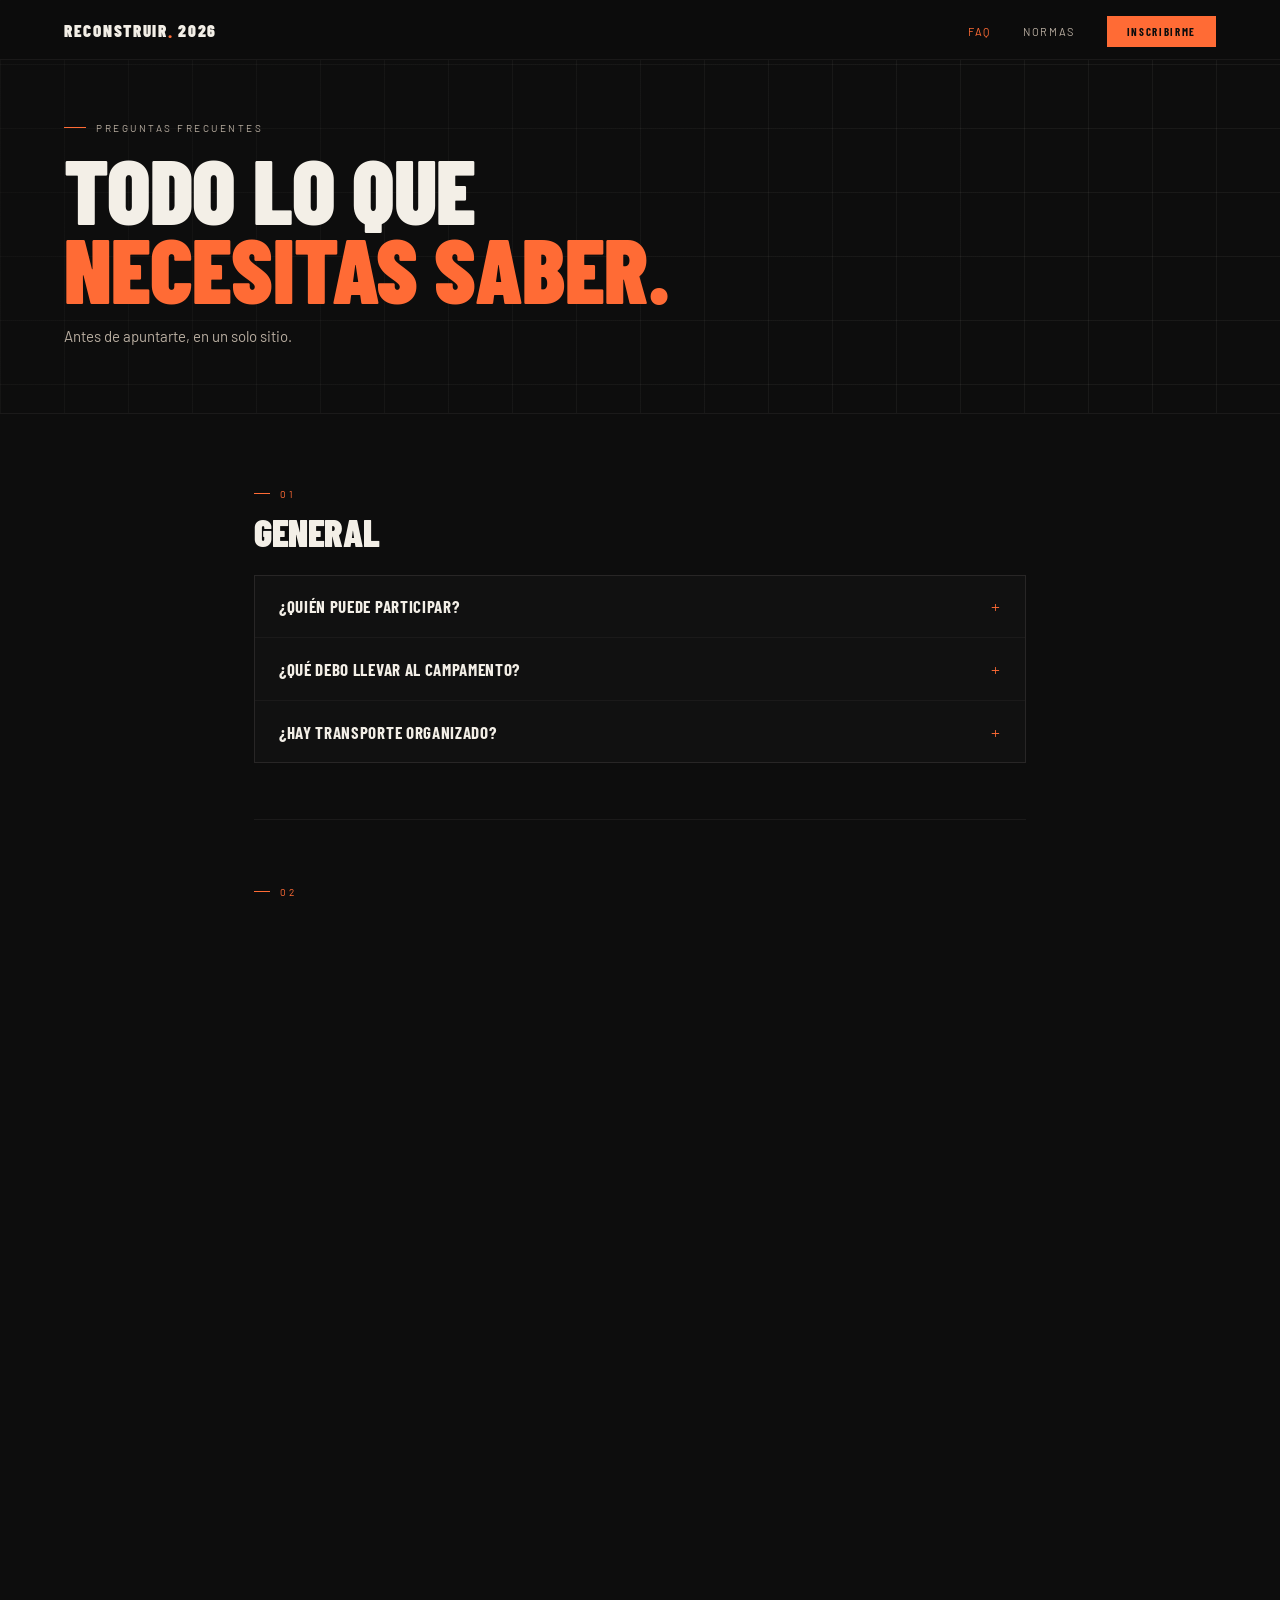
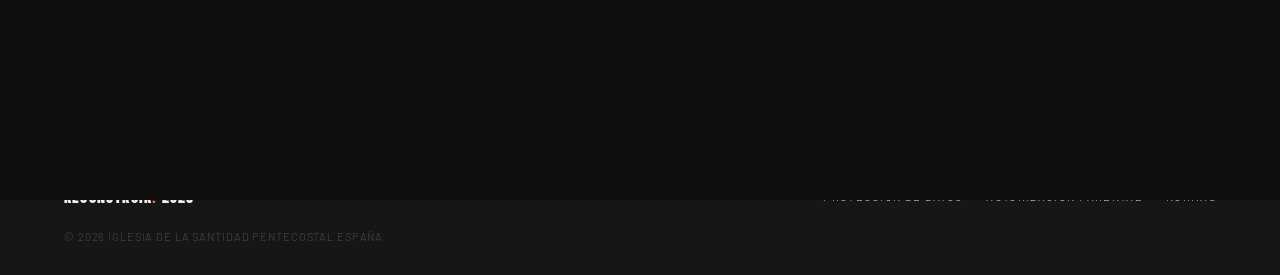
==== faq.html @ 43384292 "Add files via upload subir pagina del campa" ====
<!DOCTYPE html>
<html lang="es">
<head>
<meta charset="UTF-8">
<meta name="viewport" content="width=device-width, initial-scale=1.0">
<title>FAQ · Reconstruir 2026</title>
<link href="https://fonts.googleapis.com/css2?family=Barlow+Condensed:wght@600;700;800;900&family=Barlow:wght@400;500;600&display=swap" rel="stylesheet">
<style>
:root {
  --carbon:    #0D0D0D;
  --carbon-2:  #111111;
  --carbon-3:  #161616;
  --bone:      #F3EFE7;
  --orange:    #FF6B35;
  --sand:      #B8ADA0;
  --bone-20:   rgba(243,239,231,0.18);
  --bone-06:   rgba(243,239,231,0.06);
  --orange-08: rgba(255,107,53,0.08);
  --grid-c:    rgba(243,239,231,0.055);
  --f-display: 'Barlow Condensed', sans-serif;
  --f-body:    'Barlow', sans-serif;
}
*,*::before,*::after{box-sizing:border-box;margin:0;padding:0;}
html{scroll-behavior:smooth;}
body{font-family:var(--f-body);background:var(--carbon);color:var(--bone);overflow-x:hidden;-webkit-font-smoothing:antialiased;}

.reveal{opacity:0;transform:translateY(24px);transition:opacity .6s cubic-bezier(.16,1,.3,1),transform .6s cubic-bezier(.16,1,.3,1);}
.reveal.on{opacity:1;transform:translateY(0);}
.rd1{transition-delay:.07s;}.rd2{transition-delay:.14s;}.rd3{transition-delay:.21s;}

nav{position:fixed;top:0;left:0;right:0;z-index:100;height:60px;padding:0 5%;display:flex;align-items:center;justify-content:space-between;background:rgba(13,13,13,0.96);border-bottom:1px solid var(--bone-06);backdrop-filter:blur(12px);}
.nav-logo{font-family:var(--f-display);font-weight:900;font-size:17px;letter-spacing:.1em;text-transform:uppercase;color:var(--bone);text-decoration:none;}
.nav-logo em{color:var(--orange);font-style:normal;}
.nav-links{display:flex;gap:2rem;align-items:center;list-style:none;}
.nav-links a{font-size:11px;letter-spacing:.15em;text-transform:uppercase;color:var(--sand);text-decoration:none;transition:color .2s;}
.nav-links a:hover{color:var(--bone);}
.nav-links a.active{color:var(--orange);}
.nav-cta{background:var(--orange);color:var(--carbon) !important;font-family:var(--f-display);font-weight:700;font-size:12px;letter-spacing:.1em;text-transform:uppercase;padding:9px 20px;text-decoration:none;transition:filter .2s;}
.nav-cta:hover{filter:brightness(1.1);}
.nav-burger{display:none;flex-direction:column;gap:5px;cursor:pointer;padding:4px;}
.nav-burger span{display:block;width:22px;height:1.5px;background:var(--bone);}
.nav-mobile{display:none;position:fixed;top:60px;left:0;right:0;z-index:99;background:rgba(13,13,13,0.98);border-bottom:1px solid var(--bone-06);padding:1.5rem 5%;flex-direction:column;gap:1.2rem;}
.nav-mobile a{font-size:13px;letter-spacing:.15em;text-transform:uppercase;color:var(--sand);text-decoration:none;}
.nav-mobile .nav-cta{width:fit-content;}
.nav-mobile.open{display:flex;}

.page-header{padding:7rem 5% 4rem;border-bottom:1px solid var(--bone-06);position:relative;overflow:hidden;}
.page-header::before{content:'';position:absolute;inset:0;background-image:linear-gradient(var(--grid-c) 1px,transparent 1px),linear-gradient(90deg,var(--grid-c) 1px,transparent 1px);background-size:64px 64px;}
.page-header::after{content:'';position:absolute;inset:0;background:radial-gradient(ellipse 80% 100% at 0% 50%,rgba(13,13,13,.6) 0%,transparent 100%);}
.page-header-inner{position:relative;z-index:1;}
.ph-tag{display:inline-flex;align-items:center;gap:10px;font-size:10px;letter-spacing:.25em;text-transform:uppercase;color:var(--sand);margin-bottom:1rem;}
.ph-tag::before{content:'';width:22px;height:1px;background:var(--orange);}
.ph-title{font-family:var(--f-display);font-weight:900;font-size:clamp(48px,8vw,90px);line-height:.88;letter-spacing:-.01em;text-transform:uppercase;color:var(--bone);}
.ph-title em{color:var(--orange);font-style:normal;}
.ph-sub{font-size:15px;color:var(--sand);line-height:1.7;max-width:500px;margin-top:1rem;}

.faq-main{max-width:900px;margin:0 auto;padding:4rem 5%;}

.faq-group{margin-bottom:3.5rem;}
.fg-tag{display:inline-flex;align-items:center;gap:10px;font-size:10px;letter-spacing:.25em;text-transform:uppercase;color:var(--orange);margin-bottom:.8rem;}
.fg-tag::before{content:'';width:16px;height:1px;background:var(--orange);}
.fg-title{font-family:var(--f-display);font-weight:900;font-size:clamp(26px,3.5vw,38px);letter-spacing:-.01em;text-transform:uppercase;color:var(--bone);margin-bottom:1.5rem;line-height:1;}

.faq-list{
  display:flex;flex-direction:column;gap:1px;
  background:var(--bone-06);border:1px solid var(--bone-06);
}
.faq-item{background:var(--carbon-2);}
.faq-q{
  width:100%;background:none;border:none;
  display:flex;justify-content:space-between;align-items:center;
  padding:1.3rem 1.5rem;cursor:pointer;
  font-family:var(--f-display);font-weight:700;
  font-size:17px;letter-spacing:.04em;text-transform:uppercase;
  color:var(--bone);text-align:left;gap:12px;
  transition:color .2s,background .2s;
}
.faq-q:hover{color:var(--orange);background:var(--carbon-3);}
.faq-item.open .faq-q{color:var(--orange);}
.faq-icon{
  font-size:20px;color:var(--orange);flex-shrink:0;
  transition:transform .3s;font-weight:300;line-height:1;
}
.faq-item.open .faq-icon{transform:rotate(45deg);}
.faq-a{
  display:none;
  font-size:14px;color:var(--sand);line-height:1.7;
  padding:0 1.5rem 1.4rem;
  border-top:1px solid var(--bone-06);
  background:var(--carbon-3);
}
.faq-a a{color:var(--orange);text-decoration:none;}
.faq-a a:hover{text-decoration:underline;}
.faq-item.open .faq-a{display:block;}

.divider{width:100%;height:1px;background:var(--bone-06);margin:0 0 3.5rem;}

.cta-banner{
  background:var(--carbon-3);border:1px solid var(--bone-06);
  padding:2.5rem;display:flex;align-items:center;justify-content:space-between;gap:2rem;flex-wrap:wrap;
  margin-top:1rem;
}
.cta-banner-text{}
.cb-title{font-family:var(--f-display);font-weight:900;font-size:28px;letter-spacing:-.01em;text-transform:uppercase;color:var(--bone);margin-bottom:.3rem;}
.cb-sub{font-size:14px;color:var(--sand);}
.btn-primary{
  display:inline-flex;align-items:center;gap:10px;flex-shrink:0;
  background:var(--orange);color:var(--carbon);
  font-family:var(--f-display);font-weight:700;
  font-size:15px;letter-spacing:.1em;text-transform:uppercase;
  padding:15px 30px;text-decoration:none;transition:filter .2s,transform .2s;
}
.btn-primary:hover{filter:brightness(1.1);transform:translateY(-1px);}
.btn-primary::after{content:'→';font-size:16px;}

footer{background:var(--carbon-3);border-top:1px solid var(--bone-06);padding:2rem 5%;display:flex;justify-content:space-between;align-items:center;flex-wrap:wrap;gap:1rem;}
.footer-logo{font-family:var(--f-display);font-weight:900;font-size:15px;letter-spacing:.08em;text-transform:uppercase;color:var(--bone);}
.footer-logo em{color:var(--orange);font-style:normal;}
.footer-links{display:flex;gap:1.5rem;flex-wrap:wrap;}
.footer-links a{font-size:11px;letter-spacing:.12em;text-transform:uppercase;color:var(--sand);text-decoration:none;transition:color .2s;}
.footer-links a:hover{color:var(--bone);}
.footer-copy{font-size:11px;color:var(--bone-20);letter-spacing:.08em;text-transform:uppercase;width:100%;margin-top:.5rem;}

@media(max-width:640px){
  nav{padding:0 4%;}
  .nav-links{display:none;}
  .nav-burger{display:flex;}
  .page-header{padding:6rem 4% 3rem;}
  .faq-main{padding:3rem 4%;}
  .cta-banner{flex-direction:column;align-items:flex-start;}
  footer{flex-direction:column;align-items:flex-start;}
}
</style>
</head>
<body>

<nav>
  <a href="index.html" class="nav-logo">Reconstruir<em>.</em> 2026</a>
  <ul class="nav-links">
    
    
    
    <li><a href="faq.html" class="active">FAQ</a></li>
    <li><a href="normas.html">Normas</a></li>
    <li><a href="inscripcion.html" class="nav-cta">Inscribirme</a></li>
  </ul>
  <div class="nav-burger" id="burger"><span></span><span></span><span></span></div>
</nav>
<div class="nav-mobile" id="nav-mobile">
  <a href="index.html">Inicio</a>
  
  
  
  <a href="faq.html">FAQ</a>
  <a href="normas.html">Normas</a>
  <a href="inscripcion.html" class="nav-cta">Inscribirme</a>
</div>

<div class="page-header">
  <div class="page-header-inner">
    <div class="ph-tag reveal">Preguntas frecuentes</div>
    <h1 class="ph-title reveal rd1">TODO LO QUE<br><em>NECESITAS SABER.</em></h1>
    <p class="ph-sub reveal rd2">Antes de apuntarte, en un solo sitio.</p>
  </div>
</div>

<div class="faq-main">

  <!-- GENERAL -->
  <div class="faq-group reveal">
    <div class="fg-tag">01</div>
    <div class="fg-title">General</div>
    <div class="faq-list">
      <div class="faq-item">
        <button class="faq-q" aria-expanded="false">¿Quién puede participar?<span class="faq-icon">+</span></button>
        <p class="faq-a">Jóvenes de entre 12 y 30 años pertenecientes a iglesias de la Santidad Pentecostal de España y otros países. Si tienes dudas sobre si puedes venir, contáctanos directamente y te lo aclaramos.</p>
      </div>
      <div class="faq-item">
        <button class="faq-q" aria-expanded="false">¿Qué debo llevar al campamento?<span class="faq-icon">+</span></button>
        <p class="faq-a">Ropa cómoda para 3 días, bañador, toalla, protección solar, gorra, Biblia y una libreta. Tras confirmar tu plaza te enviamos una lista detallada con todo lo necesario.</p>
      </div>
      <div class="faq-item">
        <button class="faq-q" aria-expanded="false">¿Hay transporte organizado?<span class="faq-icon">+</span></button>
        <p class="faq-a">Puedes indicar tu interés en transporte compartido en el formulario de inscripción. Organizamos salidas grupales desde Madrid según la demanda. Si hay suficiente gente, montamos autobús.</p>
      </div>
    </div>
  </div>

  <div class="divider"></div>

  <!-- INSCRIPCIÓN Y PAGO -->
  <div class="faq-group reveal">
    <div class="fg-tag">02</div>
    <div class="fg-title">Inscripción y pago</div>
    <div class="faq-list">
      <div class="faq-item">
        <button class="faq-q" aria-expanded="false">¿Cómo confirmo mi plaza?<span class="faq-icon">+</span></button>
        <p class="faq-a">Completa el formulario de inscripción y realiza el pago de 150€ por transferencia en los siguientes 5 días. Tu plaza queda confirmada cuando verificamos el pago. Recibirás un email de confirmación oficial.</p>
      </div>
      <div class="faq-item">
        <button class="faq-q" aria-expanded="false">¿Puedo pagar en varios plazos?<span class="faq-icon">+</span></button>
        <p class="faq-a">En principio el pago es único de 150€. Pero si necesitas facilidades, contáctanos tras inscribirte y estudiaremos tu caso de forma individual. Queremos que puedas venir.</p>
      </div>
      <div class="faq-item">
        <button class="faq-q" aria-expanded="false">¿Cuál es la política de cancelación?<span class="faq-icon">+</span></button>
        <p class="faq-a">Cancelaciones hasta 15 días antes: devolución del 50%. Después de esa fecha no hay devolución, pero puedes transferir tu plaza a otra persona con autorización de la organización. Si el campamento se cancela por fuerza mayor, devolución del 100%.</p>
      </div>
    </div>
  </div>

  <div class="divider"></div>

  <!-- MENORES E ITALIA -->
  <div class="faq-group reveal">
    <div class="fg-tag">03</div>
    <div class="fg-title">Casos especiales</div>
    <div class="faq-list">
      <div class="faq-item">
        <button class="faq-q" aria-expanded="false">Soy menor de edad, ¿qué debe hacer mi tutor?<span class="faq-icon">+</span></button>
        <p class="faq-a">Tu tutor legal debe completar la sección correspondiente del formulario y firmar la autorización parental. Este documento se entrega en papel el día de llegada. Sin la autorización firmada no es posible participar. <a href="normas.html">Ver autorización parental →</a></p>
      </div>
      <div class="faq-item">
        <button class="faq-q" aria-expanded="false">Vengo de fuera de España, ¿qué documentación necesito?<span class="faq-icon">+</span></button>
        <p class="faq-a">Necesitas pasaporte o DNI europeo válido y la Tarjeta Sanitaria Europea (EHIC), imprescindible para atención médica en España. Para el pago puedes realizar una transferencia SEPA usando el IBAN y BIC que te proporcionaremos tras tu inscripción.</p>
      </div>
    </div>
  </div>

  <!-- CTA -->
  <div class="cta-banner reveal">
    <div class="cta-banner-text">
      <div class="cb-title">¿Resueltas las dudas?</div>
      <p class="cb-sub">Pues a lo que vamos. Nos vemos en Toledo.</p>
    </div>
    <a href="inscripcion.html" class="btn-primary">Inscribirme ahora</a>
  </div>

</div>

<footer>
  <span class="footer-logo">Reconstruir<em>.</em> 2026</span>
  <div class="footer-links">
    <a href="normas.html">Protección de datos</a>
    <a href="normas.html">Autorización parental</a>
    <a href="normas.html">Normas</a>
  </div>
  <span class="footer-copy">© 2026 Iglesia de la Santidad Pentecostal España</span>
</footer>
<!-- BOTTOM BAR MÓVIL -->
<nav class="bottom-bar" aria-label="Navegación móvil">
  <div class="bb-inner">
    <a href="index.html" class="bb-item" data-page="index">
      <div class="bb-icon"><svg viewBox="0 0 24 24" xmlns="http://www.w3.org/2000/svg"><path d="M3 9l9-7 9 7v11a2 2 0 0 1-2 2H5a2 2 0 0 1-2-2z"/><polyline points="9 22 9 12 15 12 15 22"/></svg></div>
      Inicio
    </a>
    <a href="faq.html" class="bb-item active" data-page="faq" aria-current="page">
      <div class="bb-icon"><svg viewBox="0 0 24 24" xmlns="http://www.w3.org/2000/svg"><circle cx="12" cy="12" r="10"/><path d="M9.09 9a3 3 0 0 1 5.83 1c0 2-3 3-3 3"/><line x1="12" y1="17" x2="12.01" y2="17"/></svg></div>
      FAQ
    </a>
    <a href="normas.html" class="bb-item" data-page="normas">
      <div class="bb-icon"><svg viewBox="0 0 24 24" xmlns="http://www.w3.org/2000/svg"><path d="M14 2H6a2 2 0 0 0-2 2v16a2 2 0 0 0 2 2h12a2 2 0 0 0 2-2V8z"/><polyline points="14 2 14 8 20 8"/><line x1="16" y1="13" x2="8" y2="13"/><line x1="16" y1="17" x2="8" y2="17"/></svg></div>
      Normas
    </a>
    <a href="inscripcion.html" class="bb-item bb-cta" data-page="inscripcion">
      <div class="bb-icon"><svg viewBox="0 0 24 24" xmlns="http://www.w3.org/2000/svg"><path d="M11 4H4a2 2 0 0 0-2 2v14a2 2 0 0 0 2 2h14a2 2 0 0 0 2-2v-7"/><path d="M18.5 2.5a2.121 2.121 0 0 1 3 3L12 15l-4 1 1-4 9.5-9.5z"/></svg></div>
      Inscribirme
    </a>
  </div>
</nav>
<link rel="stylesheet" href="transitions.css">
<script src="transitions.js"></script>
</body>
</html>
---- transitions.css ----
/* ── PAGE TRANSITIONS ── */
.page-transition{
  position:fixed;inset:0;z-index:9999;
  background:var(--carbon,#0D0D0D);
  pointer-events:none;
  transform:translateY(100%);
}
.page-transition.enter{
  animation:pt-enter .5s cubic-bezier(.76,0,.24,1) forwards;
}
.page-transition.exit{
  animation:pt-exit .5s cubic-bezier(.76,0,.24,1) forwards;
}
@keyframes pt-enter{
  0%{transform:translateY(100%);}
  100%{transform:translateY(0%);}
}
@keyframes pt-exit{
  0%{transform:translateY(0%);}
  100%{transform:translateY(-100%);}
}

/* ── PROGRESS BAR ── */
.progress-bar{
  position:fixed;top:0;left:0;z-index:10000;
  height:2px;background:#FF6B35;
  width:0%;transition:width .3s ease;
  pointer-events:none;
}

/* ── BOTTOM BAR MÓVIL ── */
.bottom-bar{
  display:none;
  position:fixed;bottom:0;left:0;right:0;z-index:200;
  height:64px;
  background:rgba(13,13,13,0.97);
  border-top:1px solid rgba(243,239,231,0.08);
  backdrop-filter:blur(16px);
  -webkit-backdrop-filter:blur(16px);
}
.bb-inner{
  display:flex;align-items:stretch;
  height:100%;max-width:100%;
}
.bb-item{
  flex:1;display:flex;flex-direction:column;
  align-items:center;justify-content:center;gap:4px;
  text-decoration:none;
  color:rgba(184,173,160,0.7);
  font-family:'Barlow Condensed',sans-serif;
  font-weight:700;font-size:10px;letter-spacing:.12em;
  text-transform:uppercase;
  transition:color .2s;
  border:none;background:none;cursor:pointer;
  padding:0;position:relative;
}
.bb-item::before{
  content:'';position:absolute;top:0;left:10%;right:10%;
  height:2px;background:#FF6B35;
  transform:scaleX(0);transform-origin:center;
  transition:transform .25s cubic-bezier(.16,1,.3,1);
}
.bb-item:hover,.bb-item.active{color:#F3EFE7;}
.bb-item.active::before{transform:scaleX(1);}
.bb-item.bb-cta{color:#FF6B35;}
.bb-item.bb-cta:hover{color:#F3EFE7;}
.bb-icon{
  width:22px;height:22px;
  display:flex;align-items:center;justify-content:center;
}
.bb-icon svg{width:20px;height:20px;stroke:currentColor;fill:none;stroke-width:1.8;stroke-linecap:round;stroke-linejoin:round;}

@media(max-width:768px){
  .bottom-bar{display:flex;}
  /* Espacio para que el contenido no quede tapado por la bottom bar */
  body{padding-bottom:64px;}
  /* Ocultar nav-burger ya no hace falta el burger */
  .nav-burger{display:none !important;}
  .nav-mobile{display:none !important;}
  /* Nav más compacto en móvil */
  nav{height:52px;padding:0 4%;}
  .nav-links{display:none !important;}
}

@media(min-width:769px){
  .bottom-bar{display:none !important;}
  body{padding-bottom:0;}
}

/* ── MEJORAS MÓVIL GENERALES ── */
@media(max-width:640px){
  section{padding:3rem 4%;}
  .hero{padding:0 4% 3rem;min-height:92vh;}
  .page-header{padding:5rem 4% 2.5rem;}
  .content{padding:2.5rem 4%;}
  .faq-main{padding:2.5rem 4%;}
  .proceso{padding:2rem 4%;}
  .cancel-section{padding:2rem 4%;}
  .sidebar{padding:2rem 4%;}
  .verse-break{padding:3.5rem 4%;}
  .cta-final{padding:4rem 4%;}
  footer{padding:1.5rem 4%;flex-direction:column;gap:.75rem;}

  /* Tipografía hero más compacta */
  .hero-title{font-size:clamp(52px,14vw,80px);}
  .hero-stats{gap:.75rem;margin:1.2rem 0;}
  .hstat{padding-right:14px;margin-right:14px;}
  .hstat-n{font-size:clamp(26px,6vw,36px);}

  /* Grids a 1 columna */
  .why-grid{grid-template-columns:1fr !important;}
  .prog-days{grid-template-columns:1fr !important;}
  .faq-cols{grid-template-columns:1fr !important;}
  .precio-box{grid-template-columns:1fr !important;}
  .cancel-grid{grid-template-columns:1fr !important;}
  .horarios-grid{grid-template-columns:1fr 1fr !important;}

  /* Botones full width en móvil */
  .btn-primary{width:100%;justify-content:center;padding:16px 24px;}
  .hero-ctas{flex-direction:column;gap:1rem;}

  /* Precio más compacto */
  .precio-main{padding:2rem;}
  .precio-amount{font-size:70px;}
  .sb-price{font-size:56px;}
}
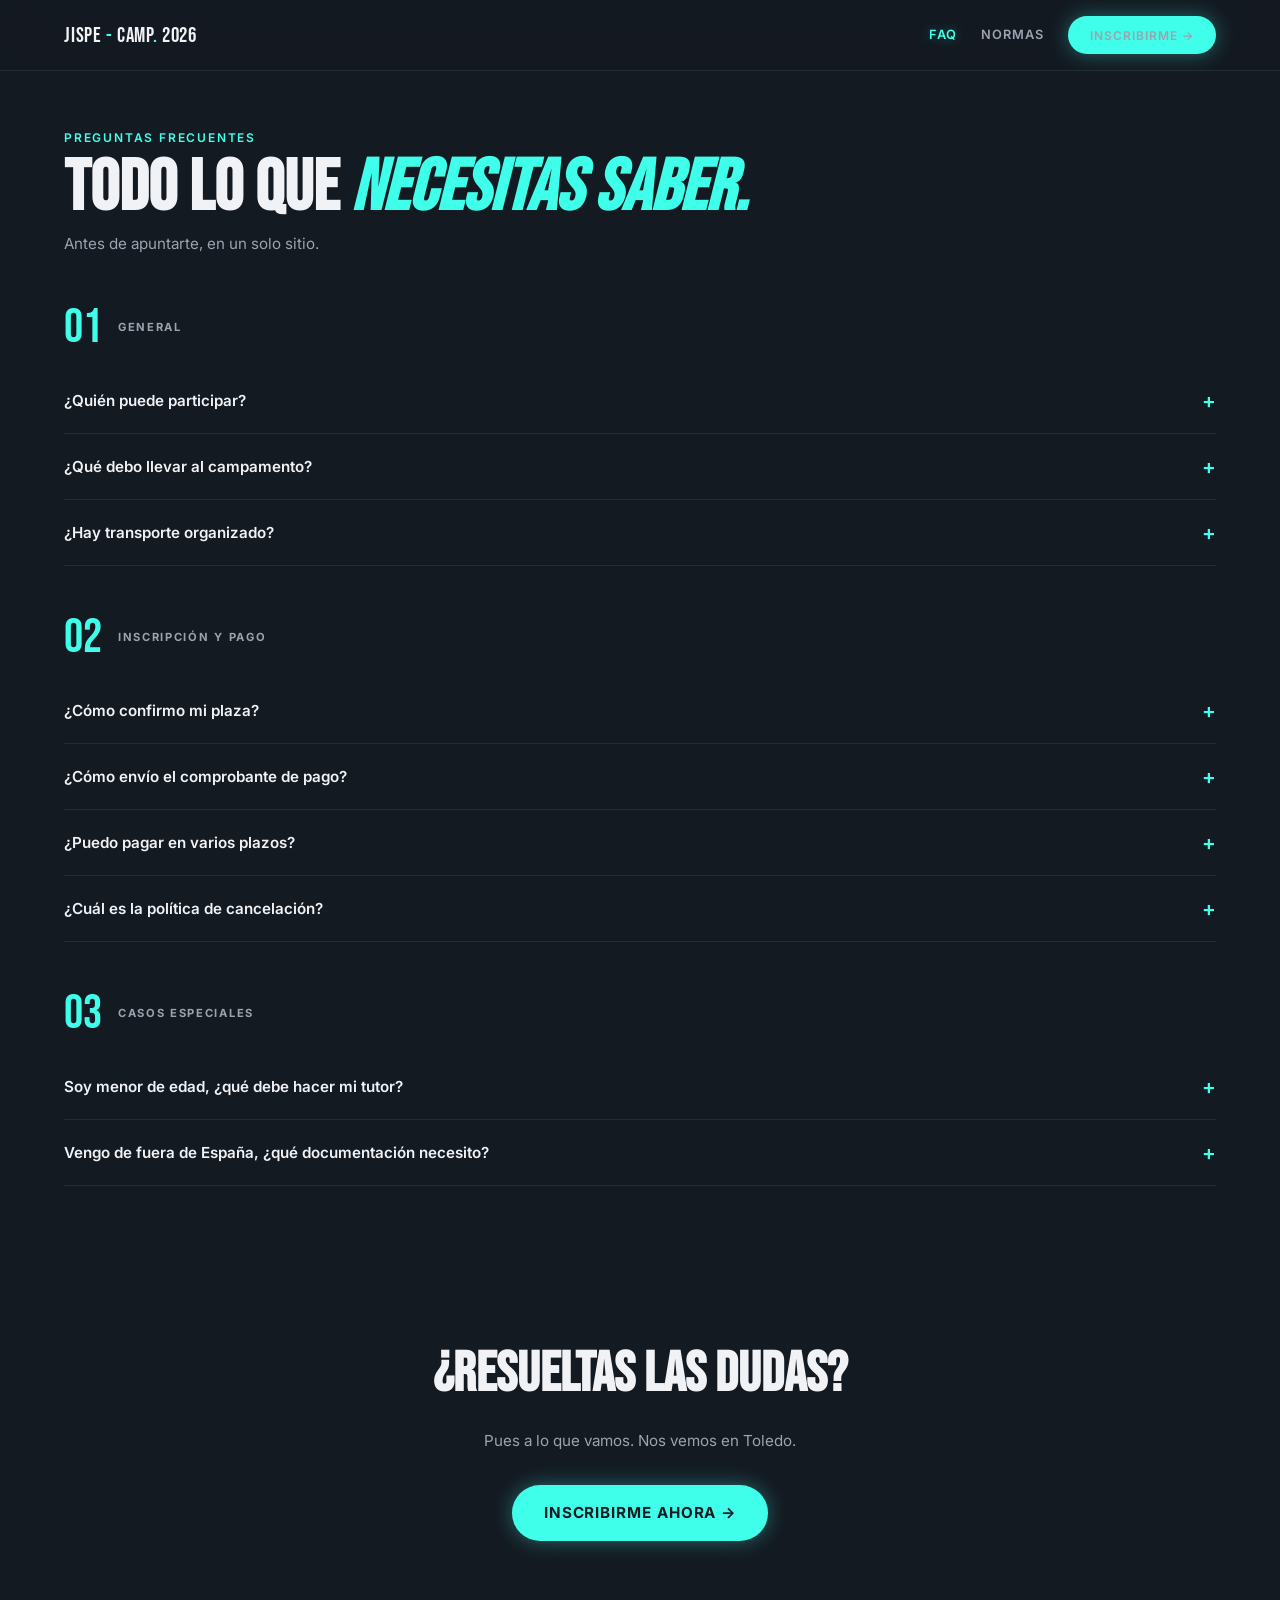
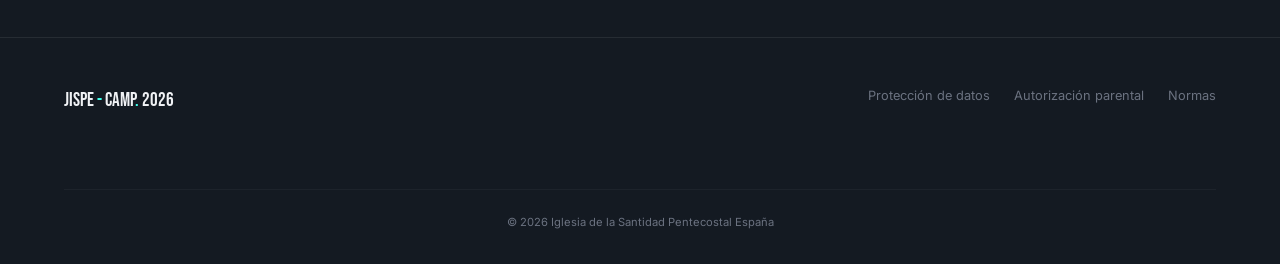
==== commit 2743f486: "Add files via upload" ====
--- a/faq.html
+++ b/faq.html
@@ -1,273 +1,142 @@
 <!DOCTYPE html>
 <html lang="es">
 <head>
-<meta charset="UTF-8">
-<meta name="viewport" content="width=device-width, initial-scale=1.0">
-<title>FAQ · Reconstruir 2026</title>
-<link href="https://fonts.googleapis.com/css2?family=Barlow+Condensed:wght@600;700;800;900&family=Barlow:wght@400;500;600&display=swap" rel="stylesheet">
-<style>
-:root {
-  --carbon:    #0D0D0D;
-  --carbon-2:  #111111;
-  --carbon-3:  #161616;
-  --bone:      #F3EFE7;
-  --orange:    #FF6B35;
-  --sand:      #B8ADA0;
-  --bone-20:   rgba(243,239,231,0.18);
-  --bone-06:   rgba(243,239,231,0.06);
-  --orange-08: rgba(255,107,53,0.08);
-  --grid-c:    rgba(243,239,231,0.055);
-  --f-display: 'Barlow Condensed', sans-serif;
-  --f-body:    'Barlow', sans-serif;
-}
-*,*::before,*::after{box-sizing:border-box;margin:0;padding:0;}
-html{scroll-behavior:smooth;}
-body{font-family:var(--f-body);background:var(--carbon);color:var(--bone);overflow-x:hidden;-webkit-font-smoothing:antialiased;}
-
-.reveal{opacity:0;transform:translateY(24px);transition:opacity .6s cubic-bezier(.16,1,.3,1),transform .6s cubic-bezier(.16,1,.3,1);}
-.reveal.on{opacity:1;transform:translateY(0);}
-.rd1{transition-delay:.07s;}.rd2{transition-delay:.14s;}.rd3{transition-delay:.21s;}
-
-nav{position:fixed;top:0;left:0;right:0;z-index:100;height:60px;padding:0 5%;display:flex;align-items:center;justify-content:space-between;background:rgba(13,13,13,0.96);border-bottom:1px solid var(--bone-06);backdrop-filter:blur(12px);}
-.nav-logo{font-family:var(--f-display);font-weight:900;font-size:17px;letter-spacing:.1em;text-transform:uppercase;color:var(--bone);text-decoration:none;}
-.nav-logo em{color:var(--orange);font-style:normal;}
-.nav-links{display:flex;gap:2rem;align-items:center;list-style:none;}
-.nav-links a{font-size:11px;letter-spacing:.15em;text-transform:uppercase;color:var(--sand);text-decoration:none;transition:color .2s;}
-.nav-links a:hover{color:var(--bone);}
-.nav-links a.active{color:var(--orange);}
-.nav-cta{background:var(--orange);color:var(--carbon) !important;font-family:var(--f-display);font-weight:700;font-size:12px;letter-spacing:.1em;text-transform:uppercase;padding:9px 20px;text-decoration:none;transition:filter .2s;}
-.nav-cta:hover{filter:brightness(1.1);}
-.nav-burger{display:none;flex-direction:column;gap:5px;cursor:pointer;padding:4px;}
-.nav-burger span{display:block;width:22px;height:1.5px;background:var(--bone);}
-.nav-mobile{display:none;position:fixed;top:60px;left:0;right:0;z-index:99;background:rgba(13,13,13,0.98);border-bottom:1px solid var(--bone-06);padding:1.5rem 5%;flex-direction:column;gap:1.2rem;}
-.nav-mobile a{font-size:13px;letter-spacing:.15em;text-transform:uppercase;color:var(--sand);text-decoration:none;}
-.nav-mobile .nav-cta{width:fit-content;}
-.nav-mobile.open{display:flex;}
-
-.page-header{padding:7rem 5% 4rem;border-bottom:1px solid var(--bone-06);position:relative;overflow:hidden;}
-.page-header::before{content:'';position:absolute;inset:0;background-image:linear-gradient(var(--grid-c) 1px,transparent 1px),linear-gradient(90deg,var(--grid-c) 1px,transparent 1px);background-size:64px 64px;}
-.page-header::after{content:'';position:absolute;inset:0;background:radial-gradient(ellipse 80% 100% at 0% 50%,rgba(13,13,13,.6) 0%,transparent 100%);}
-.page-header-inner{position:relative;z-index:1;}
-.ph-tag{display:inline-flex;align-items:center;gap:10px;font-size:10px;letter-spacing:.25em;text-transform:uppercase;color:var(--sand);margin-bottom:1rem;}
-.ph-tag::before{content:'';width:22px;height:1px;background:var(--orange);}
-.ph-title{font-family:var(--f-display);font-weight:900;font-size:clamp(48px,8vw,90px);line-height:.88;letter-spacing:-.01em;text-transform:uppercase;color:var(--bone);}
-.ph-title em{color:var(--orange);font-style:normal;}
-.ph-sub{font-size:15px;color:var(--sand);line-height:1.7;max-width:500px;margin-top:1rem;}
-
-.faq-main{max-width:900px;margin:0 auto;padding:4rem 5%;}
-
-.faq-group{margin-bottom:3.5rem;}
-.fg-tag{display:inline-flex;align-items:center;gap:10px;font-size:10px;letter-spacing:.25em;text-transform:uppercase;color:var(--orange);margin-bottom:.8rem;}
-.fg-tag::before{content:'';width:16px;height:1px;background:var(--orange);}
-.fg-title{font-family:var(--f-display);font-weight:900;font-size:clamp(26px,3.5vw,38px);letter-spacing:-.01em;text-transform:uppercase;color:var(--bone);margin-bottom:1.5rem;line-height:1;}
-
-.faq-list{
-  display:flex;flex-direction:column;gap:1px;
-  background:var(--bone-06);border:1px solid var(--bone-06);
-}
-.faq-item{background:var(--carbon-2);}
-.faq-q{
-  width:100%;background:none;border:none;
-  display:flex;justify-content:space-between;align-items:center;
-  padding:1.3rem 1.5rem;cursor:pointer;
-  font-family:var(--f-display);font-weight:700;
-  font-size:17px;letter-spacing:.04em;text-transform:uppercase;
-  color:var(--bone);text-align:left;gap:12px;
-  transition:color .2s,background .2s;
-}
-.faq-q:hover{color:var(--orange);background:var(--carbon-3);}
-.faq-item.open .faq-q{color:var(--orange);}
-.faq-icon{
-  font-size:20px;color:var(--orange);flex-shrink:0;
-  transition:transform .3s;font-weight:300;line-height:1;
-}
-.faq-item.open .faq-icon{transform:rotate(45deg);}
-.faq-a{
-  display:none;
-  font-size:14px;color:var(--sand);line-height:1.7;
-  padding:0 1.5rem 1.4rem;
-  border-top:1px solid var(--bone-06);
-  background:var(--carbon-3);
-}
-.faq-a a{color:var(--orange);text-decoration:none;}
-.faq-a a:hover{text-decoration:underline;}
-.faq-item.open .faq-a{display:block;}
-
-.divider{width:100%;height:1px;background:var(--bone-06);margin:0 0 3.5rem;}
-
-.cta-banner{
-  background:var(--carbon-3);border:1px solid var(--bone-06);
-  padding:2.5rem;display:flex;align-items:center;justify-content:space-between;gap:2rem;flex-wrap:wrap;
-  margin-top:1rem;
-}
-.cta-banner-text{}
-.cb-title{font-family:var(--f-display);font-weight:900;font-size:28px;letter-spacing:-.01em;text-transform:uppercase;color:var(--bone);margin-bottom:.3rem;}
-.cb-sub{font-size:14px;color:var(--sand);}
-.btn-primary{
-  display:inline-flex;align-items:center;gap:10px;flex-shrink:0;
-  background:var(--orange);color:var(--carbon);
-  font-family:var(--f-display);font-weight:700;
-  font-size:15px;letter-spacing:.1em;text-transform:uppercase;
-  padding:15px 30px;text-decoration:none;transition:filter .2s,transform .2s;
-}
-.btn-primary:hover{filter:brightness(1.1);transform:translateY(-1px);}
-.btn-primary::after{content:'→';font-size:16px;}
-
-footer{background:var(--carbon-3);border-top:1px solid var(--bone-06);padding:2rem 5%;display:flex;justify-content:space-between;align-items:center;flex-wrap:wrap;gap:1rem;}
-.footer-logo{font-family:var(--f-display);font-weight:900;font-size:15px;letter-spacing:.08em;text-transform:uppercase;color:var(--bone);}
-.footer-logo em{color:var(--orange);font-style:normal;}
-.footer-links{display:flex;gap:1.5rem;flex-wrap:wrap;}
-.footer-links a{font-size:11px;letter-spacing:.12em;text-transform:uppercase;color:var(--sand);text-decoration:none;transition:color .2s;}
-.footer-links a:hover{color:var(--bone);}
-.footer-copy{font-size:11px;color:var(--bone-20);letter-spacing:.08em;text-transform:uppercase;width:100%;margin-top:.5rem;}
-
-@media(max-width:640px){
-  nav{padding:0 4%;}
-  .nav-links{display:none;}
-  .nav-burger{display:flex;}
-  .page-header{padding:6rem 4% 3rem;}
-  .faq-main{padding:3rem 4%;}
-  .cta-banner{flex-direction:column;align-items:flex-start;}
-  footer{flex-direction:column;align-items:flex-start;}
-}
-</style>
+  <meta charset="UTF-8">
+  <meta name="viewport" content="width=device-width, initial-scale=1.0">
+  <title>FAQ · JISPE - CAMP 2026</title>
+  <link rel="preconnect" href="https://fonts.googleapis.com">
+  <link rel="preconnect" href="https://fonts.gstatic.com" crossorigin>
+  <link href="https://fonts.googleapis.com/css2?family=Bebas+Neue&family=Inter:wght@400;500;600;700&display=swap" rel="stylesheet">
+  <link rel="stylesheet" href="style.css">
 </head>
 <body>
 
-<nav>
-  <a href="index.html" class="nav-logo">Reconstruir<em>.</em> 2026</a>
-  <ul class="nav-links">
-    
-    
-    
-    <li><a href="faq.html" class="active">FAQ</a></li>
-    <li><a href="normas.html">Normas</a></li>
-    <li><a href="inscripcion.html" class="nav-cta">Inscribirme</a></li>
-  </ul>
-  <div class="nav-burger" id="burger"><span></span><span></span><span></span></div>
-</nav>
-<div class="nav-mobile" id="nav-mobile">
-  <a href="index.html">Inicio</a>
-  
-  
-  
-  <a href="faq.html">FAQ</a>
-  <a href="normas.html">Normas</a>
-  <a href="inscripcion.html" class="nav-cta">Inscribirme</a>
-</div>
+  <!-- NAV -->
+  <nav class="nav">
+    <div class="container">
+      <a href="index.html" class="nav-logo">JISPE <span class="dot">-</span> CAMP<span class="dot">.</span> 2026</a>
+      <div class="nav-links" id="navLinks">
+        <a href="faq.html" class="active">FAQ</a>
+        <a href="normas.html">Normas</a>
+        <a href="inscripcion.html" class="btn">Inscribirme →</a>
+      </div>
+      <button class="nav-toggle" id="navToggle" aria-label="Menú"><span></span><span></span><span></span></button>
+    </div>
+  </nav>
 
-<div class="page-header">
-  <div class="page-header-inner">
-    <div class="ph-tag reveal">Preguntas frecuentes</div>
-    <h1 class="ph-title reveal rd1">TODO LO QUE<br><em>NECESITAS SABER.</em></h1>
-    <p class="ph-sub reveal rd2">Antes de apuntarte, en un solo sitio.</p>
-  </div>
-</div>
+  <!-- HEADER -->
+  <header class="page-header">
+    <div class="container">
+      <p class="sl">Preguntas frecuentes</p>
+      <h1 class="page-heading">TODO LO QUE <em>NECESITAS SABER.</em></h1>
+      <p class="sub">Antes de apuntarte, en un solo sitio.</p>
+    </div>
+  </header>
 
-<div class="faq-main">
+  <!-- FAQ -->
+  <section style="padding:0 0 4rem">
+    <div class="container">
 
-  <!-- GENERAL -->
-  <div class="faq-group reveal">
-    <div class="fg-tag">01</div>
-    <div class="fg-title">General</div>
-    <div class="faq-list">
+      <div style="display:flex;align-items:center;gap:1rem;margin-bottom:1rem">
+        <span class="norma-section-num">01</span>
+        <span class="norma-section-title" style="margin:0">General</span>
+      </div>
+
       <div class="faq-item">
-        <button class="faq-q" aria-expanded="false">¿Quién puede participar?<span class="faq-icon">+</span></button>
-        <p class="faq-a">Jóvenes de entre 12 y 30 años pertenecientes a iglesias de la Santidad Pentecostal de España y otros países. Si tienes dudas sobre si puedes venir, contáctanos directamente y te lo aclaramos.</p>
+        <button class="faq-q">¿Quién puede participar? <span class="icon">+</span></button>
+        <div class="faq-a"><p>Adolescentes y jóvenes entre 12 y 30 años que cuenten con recomendación pastoral y, en caso de ser menores, autorización de sus padres o tutores. Sujeto a admisión por parte de la organización. Si tienes dudas, <a href="mailto:jispexespa@gmail.com">contacta con nosotros</a>.</p></div>
       </div>
+
       <div class="faq-item">
-        <button class="faq-q" aria-expanded="false">¿Qué debo llevar al campamento?<span class="faq-icon">+</span></button>
-        <p class="faq-a">Ropa cómoda para 3 días, bañador, toalla, protección solar, gorra, Biblia y una libreta. Tras confirmar tu plaza te enviamos una lista detallada con todo lo necesario.</p>
+        <button class="faq-q">¿Qué debo llevar al campamento? <span class="icon">+</span></button>
+        <div class="faq-a"><p>Ropa cómoda para 3 días, bañador, toalla, protección solar, gorra, Biblia y una libreta. Tras confirmar tu plaza te enviamos una lista detallada con todo lo necesario.</p></div>
       </div>
+
       <div class="faq-item">
-        <button class="faq-q" aria-expanded="false">¿Hay transporte organizado?<span class="faq-icon">+</span></button>
-        <p class="faq-a">Puedes indicar tu interés en transporte compartido en el formulario de inscripción. Organizamos salidas grupales desde Madrid según la demanda. Si hay suficiente gente, montamos autobús.</p>
+        <button class="faq-q">¿Hay transporte organizado? <span class="icon">+</span></button>
+        <div class="faq-a"><p>Sí, contamos con la posibilidad de encontrarnos en Madrid para el traslado al Casar de la Inesa en autocar. Puedes escribirnos luego de tu inscripción para coordinar los detalles.</p></div>
       </div>
+
+      <div style="display:flex;align-items:center;gap:1rem;margin:3rem 0 1rem">
+        <span class="norma-section-num">02</span>
+        <span class="norma-section-title" style="margin:0">Inscripción y pago</span>
+      </div>
+
+      <div class="faq-item">
+        <button class="faq-q">¿Cómo confirmo mi plaza? <span class="icon">+</span></button>
+        <div class="faq-a"><p>Completa el formulario de inscripción y realiza el pago de 150 € por transferencia en los siguientes 5 días. Tu plaza queda confirmada cuando verificamos el pago. La admisión será verificada al cumplimentar todos los requisitos. Recibirás un email de confirmación oficial.</p></div>
+      </div>
+
+      <div class="faq-item">
+        <button class="faq-q">¿Cómo envío el comprobante de pago? <span class="icon">+</span></button>
+        <div class="faq-a"><p>Envía el comprobante de pago a <a href="mailto:jispexespa@gmail.com">jispexespa@gmail.com</a> indicando el nombre completo del campista al que corresponde el pago. Si se paga en una misma transferencia más de un campista, detallar los nombres completos de cada uno de ellos en el correo.</p></div>
+      </div>
+
+      <div class="faq-item">
+        <button class="faq-q">¿Puedo pagar en varios plazos? <span class="icon">+</span></button>
+        <div class="faq-a"><p>En principio el pago es único de 150 €. Pero si necesitas facilidades, contáctanos tras inscribirte y estudiaremos tu caso de forma individual. Queremos que puedas venir.</p></div>
+      </div>
+
+      <div class="faq-item">
+        <button class="faq-q">¿Cuál es la política de cancelación? <span class="icon">+</span></button>
+        <div class="faq-a"><p>Cancelaciones hasta 15 días antes: devolución del 50%. Después de esa fecha no hay devolución, pero puedes transferir tu plaza a otra persona con autorización de la organización. Si el campamento se cancela por fuerza mayor, devolución del 100%.</p></div>
+      </div>
+
+      <div style="display:flex;align-items:center;gap:1rem;margin:3rem 0 1rem">
+        <span class="norma-section-num">03</span>
+        <span class="norma-section-title" style="margin:0">Casos especiales</span>
+      </div>
+
+      <div class="faq-item">
+        <button class="faq-q">Soy menor de edad, ¿qué debe hacer mi tutor? <span class="icon">+</span></button>
+        <div class="faq-a"><p>Tu tutor legal debe completar la sección correspondiente del formulario y firmar la autorización parental. Este documento se entrega en papel el día de llegada. Sin la autorización firmada no es posible participar. <a href="normas.html">Ver autorización parental →</a></p></div>
+      </div>
+
+      <div class="faq-item">
+        <button class="faq-q">Vengo de fuera de España, ¿qué documentación necesito? <span class="icon">+</span></button>
+        <div class="faq-a"><p>Necesitas pasaporte vigente y, si eres de Europa, DNI europeo válido y la Tarjeta Sanitaria Europea (EHIC). Para el pago puedes usar transferencia SEPA con el IBAN y BIC que te facilitaremos.</p></div>
+      </div>
+
     </div>
-  </div>
-
-  <div class="divider"></div>
-
-  <!-- INSCRIPCIÓN Y PAGO -->
-  <div class="faq-group reveal">
-    <div class="fg-tag">02</div>
-    <div class="fg-title">Inscripción y pago</div>
-    <div class="faq-list">
-      <div class="faq-item">
-        <button class="faq-q" aria-expanded="false">¿Cómo confirmo mi plaza?<span class="faq-icon">+</span></button>
-        <p class="faq-a">Completa el formulario de inscripción y realiza el pago de 150€ por transferencia en los siguientes 5 días. Tu plaza queda confirmada cuando verificamos el pago. Recibirás un email de confirmación oficial.</p>
-      </div>
-      <div class="faq-item">
-        <button class="faq-q" aria-expanded="false">¿Puedo pagar en varios plazos?<span class="faq-icon">+</span></button>
-        <p class="faq-a">En principio el pago es único de 150€. Pero si necesitas facilidades, contáctanos tras inscribirte y estudiaremos tu caso de forma individual. Queremos que puedas venir.</p>
-      </div>
-      <div class="faq-item">
-        <button class="faq-q" aria-expanded="false">¿Cuál es la política de cancelación?<span class="faq-icon">+</span></button>
-        <p class="faq-a">Cancelaciones hasta 15 días antes: devolución del 50%. Después de esa fecha no hay devolución, pero puedes transferir tu plaza a otra persona con autorización de la organización. Si el campamento se cancela por fuerza mayor, devolución del 100%.</p>
-      </div>
-    </div>
-  </div>
-
-  <div class="divider"></div>
-
-  <!-- MENORES E ITALIA -->
-  <div class="faq-group reveal">
-    <div class="fg-tag">03</div>
-    <div class="fg-title">Casos especiales</div>
-    <div class="faq-list">
-      <div class="faq-item">
-        <button class="faq-q" aria-expanded="false">Soy menor de edad, ¿qué debe hacer mi tutor?<span class="faq-icon">+</span></button>
-        <p class="faq-a">Tu tutor legal debe completar la sección correspondiente del formulario y firmar la autorización parental. Este documento se entrega en papel el día de llegada. Sin la autorización firmada no es posible participar. <a href="normas.html">Ver autorización parental →</a></p>
-      </div>
-      <div class="faq-item">
-        <button class="faq-q" aria-expanded="false">Vengo de fuera de España, ¿qué documentación necesito?<span class="faq-icon">+</span></button>
-        <p class="faq-a">Necesitas pasaporte o DNI europeo válido y la Tarjeta Sanitaria Europea (EHIC), imprescindible para atención médica en España. Para el pago puedes realizar una transferencia SEPA usando el IBAN y BIC que te proporcionaremos tras tu inscripción.</p>
-      </div>
-    </div>
-  </div>
+  </section>
 
   <!-- CTA -->
-  <div class="cta-banner reveal">
-    <div class="cta-banner-text">
-      <div class="cb-title">¿Resueltas las dudas?</div>
-      <p class="cb-sub">Pues a lo que vamos. Nos vemos en Toledo.</p>
+  <section class="fcta fi">
+    <div class="container">
+      <h2 class="st">¿Resueltas las dudas?</h2>
+      <p>Pues a lo que vamos. Nos vemos en Toledo.</p>
+      <a href="inscripcion.html" class="btn">Inscribirme ahora →</a>
     </div>
-    <a href="inscripcion.html" class="btn-primary">Inscribirme ahora</a>
-  </div>
+  </section>
 
-</div>
+  <!-- FOOTER -->
+  <footer class="footer">
+    <div class="container footer-inner">
+      <div><p class="footer-brand">JISPE <span class="dot">-</span> CAMP<span class="dot">.</span> 2026</p></div>
+      <div class="footer-links">
+        <a href="normas.html">Protección de datos</a>
+        <a href="normas.html">Autorización parental</a>
+        <a href="normas.html">Normas</a>
+      </div>
+      <p class="footer-copy">© 2026 Iglesia de la Santidad Pentecostal España</p>
+    </div>
+  </footer>
 
-<footer>
-  <span class="footer-logo">Reconstruir<em>.</em> 2026</span>
-  <div class="footer-links">
-    <a href="normas.html">Protección de datos</a>
-    <a href="normas.html">Autorización parental</a>
-    <a href="normas.html">Normas</a>
-  </div>
-  <span class="footer-copy">© 2026 Iglesia de la Santidad Pentecostal España</span>
-</footer>
-<!-- BOTTOM BAR MÓVIL -->
-<nav class="bottom-bar" aria-label="Navegación móvil">
-  <div class="bb-inner">
-    <a href="index.html" class="bb-item" data-page="index">
-      <div class="bb-icon"><svg viewBox="0 0 24 24" xmlns="http://www.w3.org/2000/svg"><path d="M3 9l9-7 9 7v11a2 2 0 0 1-2 2H5a2 2 0 0 1-2-2z"/><polyline points="9 22 9 12 15 12 15 22"/></svg></div>
-      Inicio
-    </a>
-    <a href="faq.html" class="bb-item active" data-page="faq" aria-current="page">
-      <div class="bb-icon"><svg viewBox="0 0 24 24" xmlns="http://www.w3.org/2000/svg"><circle cx="12" cy="12" r="10"/><path d="M9.09 9a3 3 0 0 1 5.83 1c0 2-3 3-3 3"/><line x1="12" y1="17" x2="12.01" y2="17"/></svg></div>
-      FAQ
-    </a>
-    <a href="normas.html" class="bb-item" data-page="normas">
-      <div class="bb-icon"><svg viewBox="0 0 24 24" xmlns="http://www.w3.org/2000/svg"><path d="M14 2H6a2 2 0 0 0-2 2v16a2 2 0 0 0 2 2h12a2 2 0 0 0 2-2V8z"/><polyline points="14 2 14 8 20 8"/><line x1="16" y1="13" x2="8" y2="13"/><line x1="16" y1="17" x2="8" y2="17"/></svg></div>
-      Normas
-    </a>
-    <a href="inscripcion.html" class="bb-item bb-cta" data-page="inscripcion">
-      <div class="bb-icon"><svg viewBox="0 0 24 24" xmlns="http://www.w3.org/2000/svg"><path d="M11 4H4a2 2 0 0 0-2 2v14a2 2 0 0 0 2 2h14a2 2 0 0 0 2-2v-7"/><path d="M18.5 2.5a2.121 2.121 0 0 1 3 3L12 15l-4 1 1-4 9.5-9.5z"/></svg></div>
-      Inscribirme
-    </a>
-  </div>
-</nav>
-<link rel="stylesheet" href="transitions.css">
-<script src="transitions.js"></script>
+  <!-- MOBILE NAV -->
+  <nav class="mnav">
+    <div class="mnav-inner">
+      <a href="index.html"><svg viewBox="0 0 24 24" fill="none" stroke="currentColor" stroke-width="2"><path d="M3 9l9-7 9 7v11a2 2 0 01-2 2H5a2 2 0 01-2-2z"/></svg>Inicio</a>
+      <a href="faq.html" class="active"><svg viewBox="0 0 24 24" fill="none" stroke="currentColor" stroke-width="2"><circle cx="12" cy="12" r="10"/><path d="M9.09 9a3 3 0 015.83 1c0 2-3 3-3 3M12 17h.01"/></svg>FAQ</a>
+      <a href="normas.html"><svg viewBox="0 0 24 24" fill="none" stroke="currentColor" stroke-width="2"><path d="M14 2H6a2 2 0 00-2 2v16a2 2 0 002 2h12a2 2 0 002-2V8z"/><path d="M14 2v6h6M16 13H8M16 17H8M10 9H8"/></svg>Normas</a>
+      <a href="inscripcion.html"><svg viewBox="0 0 24 24" fill="none" stroke="currentColor" stroke-width="2"><path d="M11 4H4a2 2 0 00-2 2v14a2 2 0 002 2h14a2 2 0 002-2v-7"/><path d="M18.5 2.5a2.121 2.121 0 013 3L12 15l-4 1 1-4 9.5-9.5z"/></svg>Inscribirme</a>
+    </div>
+  </nav>
+
+  <script>
+    document.getElementById('navToggle').addEventListener('click',()=>document.getElementById('navLinks').classList.toggle('active'));
+    document.querySelectorAll('.faq-q').forEach(b=>{b.addEventListener('click',()=>{const i=b.parentElement,o=i.classList.contains('open');document.querySelectorAll('.faq-item').forEach(x=>x.classList.remove('open'));if(!o)i.classList.add('open')})});
+    const obs=new IntersectionObserver(e=>{e.forEach(x=>{if(x.isIntersecting)x.target.classList.add('visible')})},{threshold:.1});
+    document.querySelectorAll('.fi').forEach(el=>obs.observe(el));
+  </script>
 </body>
-</html>+</html>
--- a/style.css
+++ b/style.css
@@ -0,0 +1,267 @@
+/* ═══════════════════════════════════════════════
+   JISPE CAMP 2026 — Design System
+   ═══════════════════════════════════════════════ */
+
+/* — TOKENS — */
+:root {
+  --accent: #3FFFEA;
+  --accent-dark: #2DE8D4;
+  --accent-glow: rgba(63,255,234,.35);
+  --accent-10: rgba(63,255,234,.1);
+  --accent-15: rgba(63,255,234,.15);
+  --accent-soft: rgba(63,255,234,.08);
+  --bg: #141A22;
+  --bg-card: #1A2230;
+  --bg-card-h: #212B3A;
+  --text: #F0F2F5;
+  --text-2: #9CA3AF;
+  --text-3: #6B7280;
+  --border: rgba(255,255,255,.08);
+  --r: 12px;
+  --r-lg: 20px;
+  --t: .3s cubic-bezier(.4,0,.2,1);
+  --font-d: 'Bebas Neue', sans-serif;
+  --font-b: 'Inter', system-ui, sans-serif;
+}
+
+/* — RESET — */
+*,*::before,*::after{margin:0;padding:0;box-sizing:border-box}
+html{scroll-behavior:smooth;-webkit-font-smoothing:antialiased}
+body{font-family:var(--font-b);background:var(--bg);color:var(--text);line-height:1.6;overflow-x:hidden}
+a{text-decoration:none;color:inherit}
+img{max-width:100%;display:block}
+ul,ol{list-style:none}
+
+/* — UTILITIES — */
+.container{width:min(1200px,90%);margin:0 auto}
+.accent{color:var(--accent)}
+.sl{font-size:.75rem;font-weight:600;letter-spacing:.15em;text-transform:uppercase;color:var(--accent);margin-bottom:.5rem}
+.st{font-family:var(--font-d);font-size:clamp(2.2rem,5vw,3.5rem);line-height:1.05;margin-bottom:1.5rem}
+.st em{font-style:italic;color:var(--accent)}
+.page-header{padding:8rem 0 3rem}
+.page-header p.sub{color:var(--text-2);font-size:.95rem;max-width:560px;margin-top:.5rem}
+.page-heading{font-family:var(--font-d);font-size:clamp(2.8rem,7vw,4.5rem);line-height:.95}
+.page-heading em{font-style:italic;color:var(--accent)}
+
+/* — BUTTONS — */
+.btn{display:inline-flex;align-items:center;gap:.5rem;padding:1rem 2rem;background:var(--accent);color:var(--bg);font-weight:700;font-size:.95rem;letter-spacing:.06em;text-transform:uppercase;border-radius:60px;border:none;cursor:pointer;transition:var(--t);font-family:var(--font-b);box-shadow:0 0 20px var(--accent-glow)}
+.btn:hover{background:var(--accent-dark);transform:translateY(-2px);box-shadow:0 8px 40px var(--accent-glow),0 0 20px var(--accent-glow)}
+.btn svg{width:18px;height:18px}
+.btn-o{background:transparent;border:2px solid var(--accent);color:var(--accent)}
+.btn-o:hover{background:var(--accent);color:var(--bg)}
+
+/* — NAV — */
+.nav{position:fixed;top:0;left:0;right:0;z-index:100;padding:1rem 0;background:rgba(20,26,34,.9);backdrop-filter:blur(16px);border-bottom:1px solid var(--border)}
+.nav .container{display:flex;align-items:center;justify-content:space-between}
+.nav-logo{font-family:var(--font-d);font-size:1.3rem;letter-spacing:.04em}
+.nav-logo .dot{color:var(--accent)}
+.nav-links{display:flex;gap:1.5rem;align-items:center}
+.nav-links a{font-size:.8rem;font-weight:600;letter-spacing:.08em;text-transform:uppercase;color:var(--text-2);transition:var(--t)}
+.nav-links a:hover,.nav-links a.active{color:var(--accent)}
+.nav-links a.active{text-shadow:0 0 12px var(--accent-glow)}
+.nav-links .btn{padding:.6rem 1.4rem;font-size:.75rem}
+.nav-toggle{display:none;background:none;border:none;cursor:pointer}
+.nav-toggle span{display:block;width:22px;height:2px;background:var(--text);margin:5px 0;transition:var(--t)}
+
+@media(max-width:768px){
+  .nav-toggle{display:block}
+  .nav-links{position:fixed;top:0;right:-100%;width:75%;height:100vh;flex-direction:column;justify-content:center;background:var(--bg);transition:var(--t);gap:2rem}
+  .nav-links.active{right:0}
+  .nav-links a{font-size:1rem}
+}
+
+/* — MOBILE BOTTOM NAV — */
+.mnav{display:none;position:fixed;bottom:0;left:0;right:0;z-index:100;background:rgba(20,26,34,.95);backdrop-filter:blur(16px);border-top:1px solid var(--border);padding:.6rem 0 calc(.6rem + env(safe-area-inset-bottom))}
+.mnav-inner{display:flex;justify-content:space-around;align-items:center}
+.mnav a{display:flex;flex-direction:column;align-items:center;gap:.2rem;font-size:.6rem;font-weight:600;letter-spacing:.06em;text-transform:uppercase;color:var(--text-3);transition:var(--t)}
+.mnav a:hover,.mnav a.active{color:var(--accent)}
+.mnav svg{width:20px;height:20px}
+@media(max-width:768px){.mnav{display:block}body{padding-bottom:70px}}
+
+/* — FOOTER — */
+.footer{padding:3rem 0 2rem;border-top:1px solid var(--border)}
+.footer-inner{display:flex;justify-content:space-between;align-items:start;flex-wrap:wrap;gap:2rem}
+.footer-brand{font-family:var(--font-d);font-size:1.2rem;margin-bottom:.5rem}
+.footer-brand .dot{color:var(--accent)}
+.footer-links{display:flex;gap:1.5rem}
+.footer-links a{font-size:.8rem;color:var(--text-3);transition:var(--t)}
+.footer-links a:hover{color:var(--accent)}
+.footer-copy{width:100%;text-align:center;font-size:.7rem;color:var(--text-3);margin-top:2rem;padding-top:1.5rem;border-top:1px solid rgba(255,255,255,.04)}
+
+/* — CARDS — */
+.card{background:var(--bg-card);border:1px solid var(--border);border-radius:var(--r);padding:2rem;transition:var(--t)}
+.card:hover{background:var(--bg-card-h);border-color:var(--accent-15);transform:translateY(-4px)}
+.card-num{font-family:var(--font-d);font-size:2.5rem;color:var(--accent);line-height:1;margin-bottom:.5rem}
+.card h3{font-size:1.1rem;font-weight:700;margin-bottom:.5rem}
+.card p{font-size:.88rem;color:var(--text-2);line-height:1.6}
+
+/* — FAQ ACCORDION — */
+.faq-group-t{font-size:.7rem;font-weight:700;letter-spacing:.15em;text-transform:uppercase;color:var(--accent);margin:2.5rem 0 1rem}
+.faq-item{border-bottom:1px solid var(--border)}
+.faq-q{width:100%;background:none;border:none;color:var(--text);font-family:var(--font-b);font-size:.95rem;font-weight:600;padding:1.25rem 0;text-align:left;cursor:pointer;display:flex;justify-content:space-between;align-items:center;transition:var(--t)}
+.faq-q:hover{color:var(--accent)}
+.faq-q .icon{font-size:1.3rem;transition:var(--t);color:var(--accent)}
+.faq-item.open .faq-q .icon{transform:rotate(45deg)}
+.faq-a{max-height:0;overflow:hidden;transition:max-height .4s ease,padding .3s ease}
+.faq-item.open .faq-a{max-height:800px;padding-bottom:1.25rem}
+.faq-a p,.faq-a ul{font-size:.88rem;color:var(--text-2);line-height:1.7}
+.faq-a a{color:var(--accent)}
+
+/* — NORMAS — */
+.norma-section{margin-bottom:3rem}
+.norma-section-num{font-family:var(--font-d);font-size:3rem;color:var(--accent);line-height:1}
+.norma-section-title{font-size:.7rem;font-weight:700;letter-spacing:.15em;text-transform:uppercase;color:var(--text-2);margin-bottom:1.5rem}
+.norma-item{display:flex;gap:1rem;padding:.75rem 0;border-bottom:1px solid var(--border);font-size:.9rem;color:var(--text-2);line-height:1.6}
+.norma-item em{font-style:italic;color:var(--text-2)}
+.norma-item .x{color:#ef4444;font-weight:700;flex-shrink:0}
+.norma-item .check{color:var(--accent);font-weight:700;flex-shrink:0}
+.norma-callout{background:var(--bg-card);border:1px solid var(--accent-15);border-left:3px solid var(--accent);border-radius:var(--r);padding:1.5rem;margin:1.5rem 0;box-shadow:0 0 20px var(--accent-soft)}
+.norma-callout-title{font-size:.7rem;font-weight:700;letter-spacing:.15em;text-transform:uppercase;color:var(--accent);margin-bottom:.5rem;text-shadow:0 0 10px var(--accent-glow);font-style:normal}
+.norma-callout p{font-size:.85rem;color:var(--accent);line-height:1.6;font-style:italic}
+.schedule-row{display:flex;align-items:center;gap:1rem;padding:.6rem 0;border-bottom:1px solid var(--border)}
+.schedule-time{font-family:var(--font-d);font-size:1.3rem;color:var(--accent);min-width:60px}
+.schedule-label{font-size:.9rem;color:var(--text-2)}
+
+/* — DOCS DOWNLOAD — */
+.doc-card{display:flex;align-items:center;gap:1rem;background:var(--bg-card);border:1px solid var(--border);border-radius:var(--r);padding:1.25rem 1.5rem;margin-bottom:1rem;transition:var(--t);text-decoration:none}
+.doc-card:hover{border-color:var(--accent-15);background:var(--bg-card-h)}
+.doc-card .arrow{font-size:1.5rem;color:var(--accent)}
+.doc-card .info{flex:1}
+.doc-card .info strong{display:block;font-size:.9rem;color:var(--text)}
+.doc-card .info span{font-size:.75rem;color:var(--text-3)}
+
+/* — INSCRIPTION — */
+.step-grid{display:grid;gap:2rem;margin-top:2rem}
+.step{display:flex;gap:1.5rem;align-items:flex-start}
+.step-num{font-family:var(--font-d);font-size:3rem;color:var(--accent);line-height:1;flex-shrink:0}
+.step-content h3{font-size:1.1rem;font-weight:700;margin-bottom:.5rem}
+.step-content p{font-size:.88rem;color:var(--text-2);line-height:1.7}
+.data-table{margin:1rem 0}
+.data-row{display:flex;padding:.5rem 0;border-bottom:1px solid var(--border);font-size:.85rem;gap:1rem}
+.data-row .label{color:var(--text-3);min-width:80px;font-weight:600;letter-spacing:.04em;text-transform:uppercase;font-size:.7rem}
+.data-row .value{color:var(--text);font-family:'Courier New',monospace;word-break:break-all}
+.info-box{display:flex;gap:1rem;background:var(--bg-card);border:1px solid var(--border);border-radius:var(--r);padding:1.5rem;margin:2rem 0}
+.info-box .tag{font-size:.65rem;font-weight:700;letter-spacing:.12em;text-transform:uppercase;color:var(--accent);writing-mode:vertical-rl;transform:rotate(180deg);flex-shrink:0}
+.info-box p{font-size:.88rem;color:var(--text-2);line-height:1.6}
+.price-big{background:var(--bg-card);border:1px solid var(--border);border-radius:var(--r-lg);padding:2.5rem;max-width:420px;margin:2rem 0}
+.price-big .amount{font-family:var(--font-d);font-size:5rem;line-height:1}
+.price-big .amount .cur{font-size:2rem;color:var(--accent);vertical-align:super}
+.price-big .label{font-size:.85rem;color:var(--text-2);margin-bottom:1.5rem}
+.price-features li{padding:.4rem 0;font-size:.88rem;color:var(--text-2);display:flex;align-items:center;gap:.5rem}
+.price-features li::before{content:'✓';color:var(--accent);font-weight:700}
+.stats-row{display:flex;gap:2rem;flex-wrap:wrap;margin:2rem 0;padding:1.5rem;background:var(--bg-card);border:1px solid var(--border);border-radius:var(--r)}
+.stat-item .stat-label{font-size:.65rem;font-weight:700;letter-spacing:.1em;text-transform:uppercase;color:var(--text-3)}
+.stat-item .stat-value{font-size:.9rem;color:var(--text);font-weight:600}
+.cancel-grid{display:grid;grid-template-columns:repeat(auto-fit,minmax(250px,1fr));gap:1.5rem;margin:2rem 0}
+.cancel-card{background:var(--bg-card);border:1px solid var(--border);border-radius:var(--r);padding:1.5rem}
+.cancel-card h4{font-size:.9rem;font-weight:700;margin-bottom:.25rem}
+.cancel-card .tag{font-size:.7rem;font-weight:700;color:var(--accent);margin-bottom:.5rem}
+.cancel-card p{font-size:.82rem;color:var(--text-2);line-height:1.5}
+
+/* — HERO — */
+.hero{position:relative;min-height:100vh;display:flex;align-items:flex-end;padding:6rem 0 3rem;overflow:hidden}
+.hero-bg{position:absolute;inset:0;background:url('hero-bg.jpeg') center/cover no-repeat;filter:brightness(.35)}
+.hero-bg::after{content:'';position:absolute;inset:0;background:linear-gradient(to top,var(--bg) 0%,transparent 50%,rgba(20,26,34,.6) 100%)}
+/* Decorative grid lines */
+.hero-lines{position:absolute;inset:0;z-index:1;pointer-events:none;overflow:hidden}
+.hero-lines::before{content:'';position:absolute;top:0;bottom:0;left:8%;width:1px;background:linear-gradient(to bottom,transparent,rgba(63,255,234,.1) 30%,rgba(63,255,234,.1) 70%,transparent)}
+.hero-lines::after{content:'';position:absolute;top:0;bottom:0;right:15%;width:1px;background:linear-gradient(to bottom,transparent,rgba(63,255,234,.07) 20%,rgba(63,255,234,.07) 80%,transparent)}
+.hero-line-h{position:absolute;left:0;right:0;height:1px;z-index:1;pointer-events:none}
+.hero-line-h:nth-child(1){top:30%;background:linear-gradient(to right,transparent,rgba(63,255,234,.07) 20%,rgba(63,255,234,.07) 80%,transparent)}
+.hero-line-h:nth-child(2){top:65%;background:linear-gradient(to right,transparent,rgba(63,255,234,.05) 30%,rgba(63,255,234,.05) 70%,transparent)}
+/* Vertical side text */
+.hero-vertical{position:absolute;right:5%;top:50%;transform:translateY(-50%) rotate(180deg);writing-mode:vertical-rl;z-index:3;font-size:.65rem;font-weight:600;letter-spacing:.2em;text-transform:uppercase;color:rgba(63,255,234,.3);pointer-events:none}
+@media(max-width:768px){.hero-vertical{right:2%;font-size:.55rem}}
+.hero-content{position:relative;z-index:2;width:100%}
+.hero-top{display:flex;align-items:center;gap:1rem;margin-bottom:1rem;color:var(--text-2);font-size:.8rem;font-weight:500;letter-spacing:.12em;text-transform:uppercase}
+.hero-top::before{content:'';width:40px;height:2px;background:var(--accent)}
+.hero-heading{font-family:var(--font-d);font-size:clamp(4rem,12vw,9rem);line-height:.9;letter-spacing:-.02em;margin-bottom:.5rem}
+.hero-heading .dot{color:var(--accent);text-shadow:0 0 30px var(--accent-glow)}
+.hero-sub{font-family:var(--font-d);font-size:clamp(1rem,2.5vw,1.4rem);letter-spacing:.15em;text-transform:uppercase;color:var(--text-2);margin-bottom:2rem}
+.hero-stats{display:flex;gap:2.5rem;margin-bottom:1.5rem}
+.hero-stat-n{font-family:var(--font-d);font-size:clamp(2rem,4vw,2.8rem);color:var(--accent);line-height:1;text-shadow:0 0 20px var(--accent-glow)}
+.hero-stat-l{font-size:.7rem;font-weight:700;letter-spacing:.12em;text-transform:uppercase;color:var(--text-2)}
+.hero-desc{max-width:520px;color:var(--text-2);font-size:.95rem;line-height:1.7;margin-bottom:2rem}
+.hero-cta{display:flex;flex-wrap:wrap;gap:1rem;align-items:center;margin-bottom:1.5rem}
+.hero-meta{display:flex;align-items:center;gap:.5rem;font-size:.8rem;color:var(--text-3)}
+.hero-meta::before{content:'';width:8px;height:8px;border-radius:50%;background:var(--accent);box-shadow:0 0 8px var(--accent-glow);animation:pulse 2s infinite}
+@keyframes pulse{0%,100%{opacity:1}50%{opacity:.4}}
+
+/* — VERSE — */
+.verse{padding:5rem 0;text-align:center}
+.verse-q{font-family:var(--font-d);font-size:clamp(1.5rem,3.5vw,2.4rem);line-height:1.3;max-width:800px;margin:0 auto 1rem;position:relative}
+.verse-q::before{content:'\201C';font-size:6rem;color:var(--accent);opacity:.3;position:absolute;top:-2.5rem;left:-1rem;line-height:1}
+.verse-ref{font-size:.85rem;font-weight:600;color:var(--accent);letter-spacing:.1em;text-transform:uppercase}
+
+/* — ITINERARY — */
+.itin-grid{display:grid;grid-template-columns:repeat(3,1fr);gap:1.5rem;margin-top:2rem}
+@media(max-width:768px){.itin-grid{grid-template-columns:1fr}}
+.day-card{background:var(--bg-card);border:1px solid var(--border);border-radius:var(--r);padding:2rem;text-align:center;transition:var(--t)}
+.day-card:hover{border-color:rgba(93,213,225,.2)}
+.day-card-l{font-size:.7rem;font-weight:700;letter-spacing:.15em;text-transform:uppercase;color:var(--accent);margin-bottom:.5rem}
+.day-card h3{font-family:var(--font-d);font-size:1.5rem}
+
+/* — EXP GRID — */
+.exp-grid{display:grid;grid-template-columns:repeat(auto-fit,minmax(300px,1fr));gap:1.5rem;margin-top:3rem}
+
+/* — FINAL CTA — */
+.fcta{padding:6rem 0;text-align:center}
+.fcta p{color:var(--text-2);max-width:500px;margin:0 auto 2rem;font-size:.95rem}
+.fcta-meta{margin-top:1.5rem;font-size:.75rem;color:var(--text-3);letter-spacing:.08em}
+
+/* — PROTOCOL ACCORDION — */
+.proto-item{border-bottom:1px solid var(--border)}
+.proto-q{width:100%;background:none;border:none;color:var(--text);font-family:var(--font-b);font-size:.95rem;font-weight:600;padding:1.25rem 0;text-align:left;cursor:pointer;display:flex;justify-content:space-between;align-items:center;transition:var(--t)}
+.proto-q:hover{color:var(--accent)}
+.proto-q .icon{font-size:1.3rem;transition:var(--t);color:var(--accent)}
+.proto-item.open .proto-q .icon{transform:rotate(45deg)}
+.proto-a{max-height:0;overflow:hidden;transition:max-height .4s ease,padding .3s ease}
+.proto-item.open .proto-a{max-height:800px;padding-bottom:1.25rem}
+.proto-a p,.proto-a li{font-size:.85rem;color:var(--text-2);line-height:1.7}
+.proto-a li{padding:.3rem 0;padding-left:1rem;position:relative}
+.proto-a li::before{content:'—';position:absolute;left:0;color:var(--accent)}
+
+/* — ANIMATIONS — */
+.fi{opacity:0;transform:translateY(20px);transition:opacity .6s ease,transform .6s ease}
+.fi.visible{opacity:1;transform:translateY(0)}
+
+/* — MOBILE OPTIMIZATIONS — */
+@media(max-width:480px){
+  .container{width:92%}
+  .hero{min-height:100svh;padding:5rem 0 2rem}
+  .hero-heading{font-size:clamp(3.2rem,14vw,5rem)}
+  .hero-sub{font-size:.9rem;letter-spacing:.1em}
+  .hero-stats{gap:1.5rem}
+  .hero-stat-n{font-size:1.8rem}
+  .hero-desc{font-size:.88rem}
+  .btn{padding:.85rem 1.5rem;font-size:.85rem;width:100%;justify-content:center}
+  .btn-o{width:100%;justify-content:center}
+  .page-header{padding:6rem 0 2rem}
+  .page-heading{font-size:clamp(2.2rem,9vw,3rem)}
+  .st{font-size:clamp(1.8rem,6vw,2.5rem)}
+  .exp-grid{grid-template-columns:1fr}
+  .card{padding:1.5rem}
+  .step{flex-direction:column;gap:.75rem}
+  .step-num{font-size:2rem}
+  .info-box{flex-direction:column}
+  .info-box .tag{writing-mode:horizontal-tb;transform:none}
+  .price-big{padding:1.5rem;max-width:100%}
+  .price-big .amount{font-size:3.5rem}
+  .stats-row{flex-direction:column;gap:1rem}
+  .cancel-grid{grid-template-columns:1fr}
+  .data-row{flex-direction:column;gap:.25rem}
+  .data-row .label{min-width:auto}
+  .nav-logo{font-size:1.1rem}
+  .footer-inner{flex-direction:column;text-align:center}
+  .footer-links{flex-direction:column;gap:.75rem;align-items:center}
+  .norma-callout{padding:1.25rem}
+  .verse-q{font-size:clamp(1.3rem,4.5vw,1.8rem)}
+  .verse-q::before{font-size:4rem;top:-1.5rem;left:-.5rem}
+  .fcta{padding:4rem 0}
+}
+
+@media(max-width:360px){
+  .hero-heading{font-size:3rem}
+  .nav-logo{font-size:1rem}
+  .btn{padding:.75rem 1.2rem;font-size:.8rem}
+}
